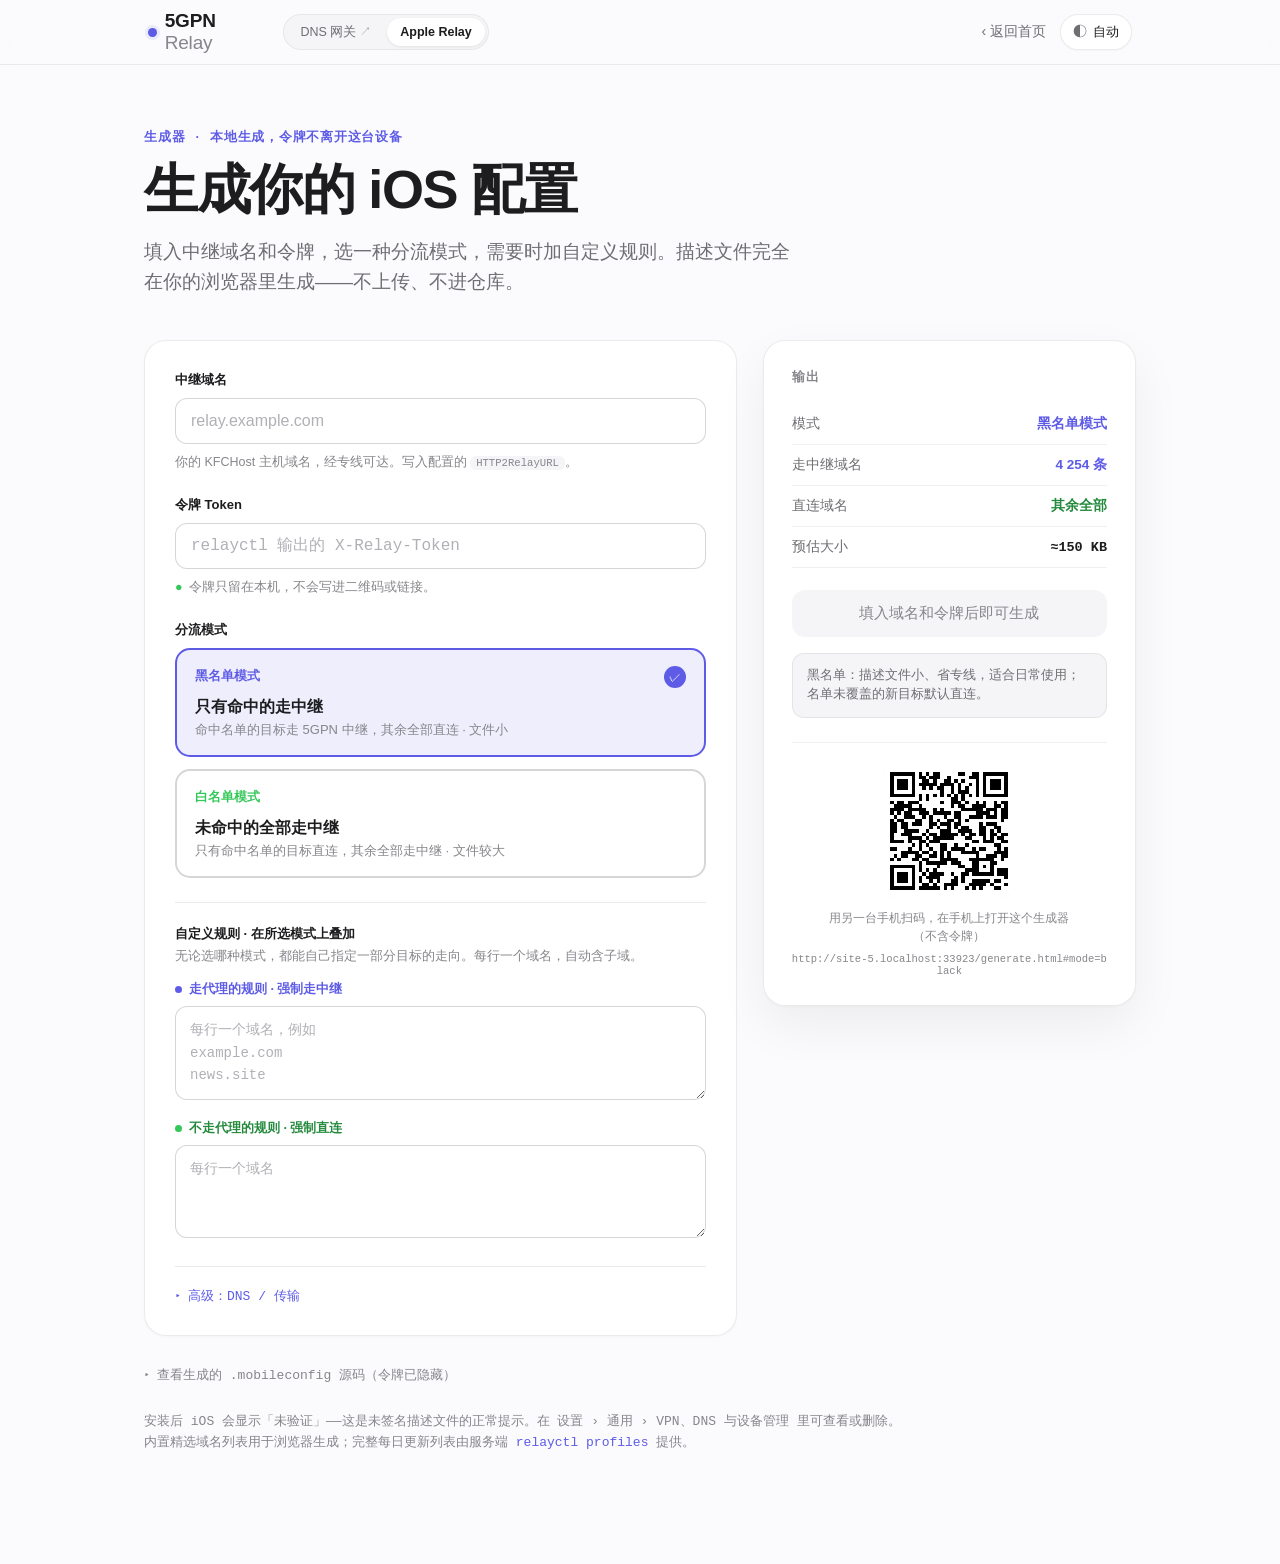
==== generate.html @ 55d02d5b "Initial release" ====
<!DOCTYPE html>
<html lang="zh-CN">
<head>
  <meta charset="utf-8">
  <meta name="viewport" content="width=device-width, initial-scale=1">
  <meta name="color-scheme" content="light dark">
  <meta name="referrer" content="no-referrer">
  <title>生成 iOS 配置 — 5GPN Relay</title>
  <meta name="description" content="在浏览器里本地生成 Apple Network Relay 描述文件，选模式、加自定义规则，直接唤起安装。令牌只留在本机。">
  <meta id="themeColor" name="theme-color" content="#fbfbfd">
  <link rel="canonical" href="https://5gpn.de/generate.html">
  <link rel="icon" href="favicon.svg" type="image/svg+xml">
  <link rel="prefetch" href="index.html">
  <link rel="prefetch" href="relay.html">
  <script>
    (function () {
      try {
        var theme = localStorage.getItem('5gpn-theme');
        if (theme === 'light' || theme === 'dark') {
          document.documentElement.setAttribute('data-theme', theme);
        }
      } catch (error) {}
    })();
  </script>
  <link rel="stylesheet" href="styles.css">
  <script src="main.js" defer></script>
</head>
<body>
  <a class="skip-link" href="#generator">跳到生成器</a>

  <header class="nav">
    <div class="nav-inner nav-inner-narrow">
      <div class="nav-leading">
        <a class="brand" href="relay.html" aria-label="5GPN Relay 首页">
          <span class="brand-dot" aria-hidden="true"></span>
          <span>5GPN <span class="brand-faint">Relay</span></span>
        </a>
        <div class="nav-segment" role="group" aria-label="方案切换">
          <a class="nav-segment-link" href="index.html" title="切换到 DNS 网关方案">
            DNS 网关 <span class="external-glyph" aria-hidden="true">↗</span>
          </a>
          <span class="nav-segment-current" aria-current="page">Apple Relay</span>
        </div>
      </div>
      <nav class="nav-links" aria-label="生成器导航">
        <a class="nav-back" href="relay.html">‹ 返回首页</a>
        <button class="theme-button" type="button" data-theme-toggle title="切换主题（自动 / 浅色 / 深色）" aria-label="切换主题（自动 / 浅色 / 深色）">
          <span class="theme-glyph" aria-hidden="true">◐</span>
          <span class="theme-label" data-theme-label>自动</span>
        </button>
      </nav>
    </div>
  </header>

  <main class="generator-main" id="generator" tabindex="-1">
    <div class="generator-intro">
      <p class="eyebrow">生成器 · 本地生成，令牌不离开这台设备</p>
      <h1>生成你的 iOS 配置</h1>
      <p class="generator-lede">填入中继域名和令牌，选一种分流模式，需要时加自定义规则。描述文件完全在你的浏览器里生成——不上传、不进仓库。</p>
    </div>

    <div class="generator-grid">
      <div class="generator-form" id="genForm">
        <div>
          <label class="field-label" for="host">中继域名</label>
          <input class="form-input" id="host" name="host" type="text" inputmode="url" autocapitalize="none" autocorrect="off" spellcheck="false" placeholder="relay.example.com">
          <p class="field-hint">你的 KFCHost 主机域名，经专线可达。写入配置的 <code class="code-chip">HTTP2RelayURL</code>。</p>
        </div>

        <div>
          <label class="field-label" for="token">令牌 Token</label>
          <input class="form-input mono" id="token" name="token" type="password" autocomplete="new-password" autocapitalize="none" autocorrect="off" spellcheck="false" placeholder="relayctl 输出的 X-Relay-Token">
          <p class="field-hint field-hint-private"><span class="privacy-dot" aria-hidden="true">●</span>令牌只留在本机，不会写进二维码或链接。</p>
        </div>

        <fieldset class="generator-fieldset">
          <legend class="field-label">分流模式</legend>
          <div class="mode-select">
            <button class="generator-mode generator-mode-black" id="modeBlack" type="button" aria-pressed="true">
              <span class="generator-mode-top">
                <span class="generator-mode-tag">黑名单模式</span>
                <span class="generator-mode-badge" aria-hidden="true">✓</span>
              </span>
              <span class="generator-mode-title">只有命中的走中继</span>
              <span class="generator-mode-description">命中名单的目标走 5GPN 中继，其余全部直连 · 文件小</span>
            </button>
            <button class="generator-mode generator-mode-white" id="modeWhite" type="button" aria-pressed="false">
              <span class="generator-mode-top">
                <span class="generator-mode-tag">白名单模式</span>
                <span class="generator-mode-badge" aria-hidden="true">✓</span>
              </span>
              <span class="generator-mode-title">未命中的全部走中继</span>
              <span class="generator-mode-description">只有命中名单的目标直连，其余全部走中继 · 文件较大</span>
            </button>
          </div>
        </fieldset>

        <div class="generator-rules">
          <span class="field-label">自定义规则 · 在所选模式上叠加</span>
          <p class="rules-intro">无论选哪种模式，都能自己指定一部分目标的走向。每行一个域名，自动含子域。</p>
          <div class="rules-fields">
            <div>
              <label class="rule-label rule-label-proxy" for="include"><span class="rule-label-dot" aria-hidden="true"></span>走代理的规则 · 强制走中继</label>
              <textarea class="form-textarea" id="include" rows="3" placeholder="每行一个域名，例如&#10;example.com&#10;news.site"></textarea>
            </div>
            <div>
              <label class="rule-label rule-label-direct" for="exclude"><span class="rule-label-dot" aria-hidden="true"></span>不走代理的规则 · 强制直连</label>
              <textarea class="form-textarea form-textarea-direct" id="exclude" rows="3" placeholder="每行一个域名"></textarea>
            </div>
          </div>
        </div>

        <details class="generator-advanced">
          <summary><span class="details-caret" aria-hidden="true">▸</span>高级：DNS / 传输</summary>
          <div class="advanced-fields">
            <div>
              <label class="field-label" for="doh">DoH 解析器（可选）</label>
              <input class="form-input mono" id="doh" type="text" inputmode="url" autocapitalize="none" autocorrect="off" spellcheck="false" placeholder="https://relay.example.com/dns-query">
              <p class="field-hint">附带一个 DNS 描述文件，让解析更稳定并正确触发中继。</p>
            </div>
            <label class="check-row"><input id="http3" type="checkbox">同时启用 HTTP/3（QUIC）中继地址</label>
            <label class="check-row"><input id="uiToggle" type="checkbox" checked>允许在「设置」里手动开关中继</label>
          </div>
        </details>
      </div>

      <aside class="generator-output" aria-labelledby="output-title">
        <h2 id="output-title">输出</h2>
        <div class="output-stat"><span>模式</span><strong class="indigo" id="oMode">黑名单模式</strong></div>
        <div class="output-stat"><span>走中继域名</span><strong class="indigo" id="oMatch">—</strong></div>
        <div class="output-stat"><span>直连域名</span><strong class="green" id="oExcl">—</strong></div>
        <div class="output-stat"><span>预估大小</span><strong class="mono" id="oSize">≈150 KB</strong></div>

        <div class="output-actions">
          <button class="output-install" id="installBtn" type="button" hidden>安装到本机</button>
          <a class="output-download" id="dlLink" href="#" download hidden>下载 .mobileconfig</a>
          <div class="output-disabled" id="notReady">填入域名和令牌后即可生成</div>
        </div>

        <div class="generator-mode-note" id="modeNote">黑名单：描述文件小、省专线，适合日常使用；名单未覆盖的新目标默认直连。</div>

        <div class="generator-qr">
          <div class="qr-box" id="qrBox">QR</div>
          <p class="qr-hint">用另一台手机扫码，在手机上打开这个生成器<br>（不含令牌）</p>
          <a class="qr-url" id="qrUrl" href="#">generate.html</a>
        </div>
      </aside>
    </div>

    <details class="generator-source" id="sourceDetails">
      <summary><span class="details-caret" aria-hidden="true">▸</span>查看生成的 .mobileconfig 源码（令牌已隐藏）</summary>
      <pre id="sourcePre">填入域名和令牌后，这里会显示生成的 .mobileconfig 源码（令牌会被隐藏）。</pre>
    </details>

    <p class="generator-footnote">安装后 iOS 会显示「未验证」——这是未签名描述文件的正常提示。在 设置 › 通用 › VPN、DNS 与设备管理 里可查看或删除。内置精选域名列表用于浏览器生成；完整每日更新列表由服务端 <span class="accent">relayctl profiles</span> 提供。</p>
  </main>

  <script src="assets/qrcode.js"></script>
  <script type="module" src="assets/generate.js"></script>
</body>
</html>
---- styles.css ----
/* ==========================================================================
   5GPN — Apple product-page design system
   System type, off-white / near-black neutrals, one indigo brand accent.
   ========================================================================== */

@view-transition {
  navigation: auto;
}

:root {
  color-scheme: light;

  --font-sans: -apple-system, BlinkMacSystemFont, 'SF Pro Display', 'SF Pro Text',
    'Helvetica Neue', 'PingFang SC', 'Microsoft YaHei', sans-serif;
  --font-mono: ui-monospace, 'SF Mono', Menlo, monospace;

  --accent: #5e5ce6;
  --accentSoft: rgba(94, 92, 230, .1);
  --accentGlow: rgba(94, 92, 230, .18);
  --blue: #0071e3;
  --blueHover: #0077ed;
  --green: #34c759;
  --greenTag: #248a3d;
  --orange: #ff9f0a;

  --bg: #fbfbfd;
  --surface: #f5f5f7;
  --card: #ffffff;
  --ink: #1d1d1f;
  --muted: #6e6e73;
  --faint: #86868b;
  --border: rgba(0, 0, 0, .08);
  --border2: rgba(0, 0, 0, .06);
  --hairline: rgba(0, 0, 0, .07);
  --strokeIn: rgba(0, 0, 0, .16);
  --heroWash: #f0f0ff;
  --navbg: rgba(251, 251, 253, .82);
}

@media (prefers-color-scheme: dark) {
  :root {
    color-scheme: dark;
    --bg: #0a0a0c;
    --surface: #141416;
    --card: #1c1c1f;
    --ink: #f5f5f7;
    --muted: #a1a1a6;
    --faint: #8a8a8e;
    --border: rgba(255, 255, 255, .12);
    --border2: rgba(255, 255, 255, .08);
    --hairline: rgba(255, 255, 255, .1);
    --strokeIn: rgba(255, 255, 255, .2);
    --heroWash: #17171f;
    --navbg: rgba(16, 16, 18, .72);
  }
}

:root[data-theme="light"] {
  color-scheme: light;
  --bg: #fbfbfd;
  --surface: #f5f5f7;
  --card: #ffffff;
  --ink: #1d1d1f;
  --muted: #6e6e73;
  --faint: #86868b;
  --border: rgba(0, 0, 0, .08);
  --border2: rgba(0, 0, 0, .06);
  --hairline: rgba(0, 0, 0, .07);
  --strokeIn: rgba(0, 0, 0, .16);
  --heroWash: #f0f0ff;
  --navbg: rgba(251, 251, 253, .82);
}

:root[data-theme="dark"] {
  color-scheme: dark;
  --bg: #0a0a0c;
  --surface: #141416;
  --card: #1c1c1f;
  --ink: #f5f5f7;
  --muted: #a1a1a6;
  --faint: #8a8a8e;
  --border: rgba(255, 255, 255, .12);
  --border2: rgba(255, 255, 255, .08);
  --hairline: rgba(255, 255, 255, .1);
  --strokeIn: rgba(255, 255, 255, .2);
  --heroWash: #17171f;
  --navbg: rgba(16, 16, 18, .72);
}

/* Base */

*,
*::before,
*::after {
  box-sizing: border-box;
}

html {
  scroll-behavior: smooth;
}

html,
body {
  margin: 0;
}

body {
  min-width: 320px;
  min-height: 100vh;
  overflow-x: hidden;
  background: var(--bg);
  color: var(--ink);
  font-family: var(--font-sans);
  -webkit-font-smoothing: antialiased;
  text-rendering: optimizeLegibility;
}

img,
svg {
  max-width: 100%;
}

button,
input,
textarea,
select {
  font: inherit;
}

a {
  color: var(--blue);
  text-decoration: none;
  transition: color .18s ease;
}

a:hover {
  color: var(--blueHover);
}

::selection {
  background: rgba(94, 92, 230, .2);
}

:focus-visible {
  outline: 2px solid var(--accent);
  outline-offset: 3px;
  border-radius: 4px;
}

#content:focus {
  outline: none;
}

.skip-link {
  position: fixed;
  top: 10px;
  left: 10px;
  z-index: 100;
  padding: 9px 14px;
  border-radius: 10px;
  background: var(--ink);
  color: var(--bg);
  font-size: 14px;
  transform: translateY(-150%);
  transition: transform .18s ease;
}

.skip-link:focus {
  color: var(--bg);
  transform: translateY(0);
}

.code-chip {
  padding: 1px 6px;
  border-radius: 6px;
  background: var(--surface);
  font-family: var(--font-mono);
  font-size: .85em;
  font-weight: 400;
  color: inherit;
  -webkit-box-decoration-break: clone;
  box-decoration-break: clone;
}

.code-chip-accent,
.mono-accent {
  color: var(--accent);
  font-family: var(--font-mono);
}

.code-chip-bordered {
  border: 1px solid var(--border);
  background: var(--card);
}

/* Navigation */

.nav {
  position: sticky;
  top: 0;
  z-index: 50;
  border-bottom: 1px solid var(--hairline);
  background: var(--navbg);
  -webkit-backdrop-filter: saturate(180%) blur(20px);
  backdrop-filter: saturate(180%) blur(20px);
}

.nav-inner {
  max-width: 1120px;
  height: 64px;
  margin: 0 auto;
  padding: 0 28px;
  display: flex;
  align-items: center;
  justify-content: space-between;
  gap: 24px;
}

.nav-leading {
  min-width: 0;
  flex: none;
  display: flex;
  align-items: center;
  gap: 18px;
}

.brand {
  width: 117px;
  min-width: 117px;
  flex: none;
  display: inline-flex;
  align-items: center;
  gap: 8px;
  color: var(--ink);
  font-size: 19px;
  font-weight: 600;
  letter-spacing: -.01em;
}

.brand:hover {
  color: var(--ink);
}

.brand-dot {
  width: 9px;
  height: 9px;
  border-radius: 50%;
  background: var(--accent);
  box-shadow: 0 0 0 3px var(--accentSoft);
}

.nav-segment {
  width: 206px;
  padding: 3px;
  display: flex;
  align-items: center;
  gap: 2px;
  border: 1px solid var(--border2);
  border-radius: 980px;
  background: var(--surface);
}

.nav-segment-current,
.nav-segment-link {
  min-width: 0;
  min-height: 28px;
  padding: 0 14px;
  flex: 1;
  display: inline-flex;
  align-items: center;
  justify-content: center;
  border-radius: 980px;
  white-space: nowrap;
  font-size: 12.5px;
}

.nav-segment-current {
  background: var(--card);
  color: var(--ink);
  font-weight: 600;
  box-shadow: 0 1px 3px rgba(0, 0, 0, .08);
}

.nav-segment-link {
  gap: 4px;
  color: var(--muted);
  font-weight: 500;
}

.nav-segment-link:hover {
  color: var(--ink);
}

.external-glyph {
  display: inline-block;
  opacity: .65;
  font-size: 12px;
  transform: translateY(-1px);
}

.nav-segment-link .external-glyph {
  font-size: 11px;
}

.nav-links {
  min-width: 0;
  display: flex;
  align-items: center;
  justify-content: flex-end;
  gap: 10px;
  font-size: 14px;
}

.brand {
  view-transition-name: site-brand;
}

.nav-segment {
  view-transition-name: solution-switcher;
}

.nav-links {
  view-transition-name: nav-actions;
}

main {
  view-transition-name: page-main;
}

::view-transition-group(site-brand),
::view-transition-group(solution-switcher),
::view-transition-group(nav-actions) {
  animation-duration: .24s;
  animation-timing-function: cubic-bezier(.22, 1, .36, 1);
}

::view-transition-old(page-main) {
  animation: page-fade-out .12s ease both;
}

::view-transition-new(page-main) {
  animation: page-fade-in .24s cubic-bezier(.22, 1, .36, 1) both;
}

@keyframes page-fade-out {
  to {
    opacity: 0;
  }
}

@keyframes page-fade-in {
  from {
    opacity: 0;
  }
}

.nav-external {
  min-height: 36px;
  padding: 0 4px;
  display: inline-flex;
  align-items: center;
  gap: 4px;
  color: var(--muted);
  white-space: nowrap;
}

.nav-external:hover {
  color: var(--ink);
}

.theme-button {
  min-height: 36px;
  padding: 0 12px;
  display: inline-flex;
  align-items: center;
  gap: 6px;
  border: 1px solid var(--border);
  border-radius: 980px;
  background: var(--card);
  color: var(--ink);
  white-space: nowrap;
  font-size: 13px;
  cursor: pointer;
  box-shadow: 0 1px 2px rgba(0, 0, 0, .03);
  transition: border-color .18s ease, background-color .18s ease, transform .18s ease;
}

.theme-button:hover {
  border-color: var(--strokeIn);
  background: var(--surface);
}

.theme-button:active {
  transform: scale(.97);
}

.theme-glyph {
  color: var(--muted);
  font-size: 14px;
}

.nav-cta,
.button-primary {
  display: inline-flex;
  align-items: center;
  justify-content: center;
  border-radius: 980px;
  background: var(--blue);
  color: #ffffff;
  box-shadow: 0 4px 12px rgba(0, 113, 227, .2);
  transition: background-color .18s ease, transform .18s ease, box-shadow .18s ease;
}

.nav-cta {
  min-height: 36px;
  padding: 0 18px;
  font-weight: 600;
  white-space: nowrap;
}

.nav-cta:hover,
.button-primary:hover {
  background: var(--blueHover);
  color: #ffffff;
  transform: translateY(-1px);
  box-shadow: 0 6px 16px rgba(0, 113, 227, .26);
}

.nav-cta:active,
.button-primary:active {
  transform: translateY(0) scale(.98);
}

/* Hero */

.hero {
  padding: clamp(60px, 10vw, 96px) 24px 40px;
  background: radial-gradient(120% 90% at 50% 0%, var(--heroWash) 0%, var(--bg) 58%);
  text-align: center;
}

.eyebrow {
  margin: 0 0 12px;
  color: var(--accent);
  font-size: 14px;
  font-weight: 600;
}

.hero > .eyebrow {
  margin-bottom: 20px;
  letter-spacing: .02em;
}

.hero h1 {
  max-width: 920px;
  margin: 0 auto 26px;
  font-size: clamp(38px, 8.5vw, 78px);
  line-height: 1.04;
  letter-spacing: -.035em;
  font-weight: 700;
}

.hero h1 span {
  color: var(--accent);
}

.hero-lede {
  max-width: 660px;
  margin: 0 auto 30px;
  color: var(--muted);
  font-size: clamp(17px, 2.6vw, 22px);
  line-height: 1.5;
}

.hero-lede strong {
  color: var(--ink);
  font-weight: 600;
}

.hero-actions {
  margin-bottom: 26px;
  display: flex;
  align-items: center;
  justify-content: center;
  flex-wrap: wrap;
  gap: 20px;
}

.hero-primary {
  padding: 15px 30px;
  gap: 8px;
  font-size: 17px;
  font-weight: 500;
}

.hero-link {
  color: var(--blue);
  font-size: 17px;
  font-weight: 500;
}

.requirement {
  margin: 0 0 34px;
  color: var(--muted);
  font-size: 14px;
}

.requirement a,
.requirement strong {
  font-weight: 600;
}

.requirement strong {
  color: var(--ink);
}

.hero-chips {
  margin: 0;
  padding: 0;
  display: flex;
  align-items: center;
  justify-content: center;
  flex-wrap: wrap;
  gap: 12px;
  list-style: none;
}

.hero-chip {
  padding: 8px 15px;
  display: inline-flex;
  align-items: center;
  gap: 7px;
  border: 1px solid var(--border);
  border-radius: 980px;
  background: var(--card);
  color: var(--muted);
  font-size: 13.5px;
}

.chip-dot {
  width: 6px;
  height: 6px;
  flex: none;
  border-radius: 50%;
}

.chip-dot-green { background: var(--green); }
.chip-dot-accent { background: var(--accent); }
.chip-dot-orange { background: var(--orange); }

/* Schematic */

.schematic-section {
  padding: 20px 24px clamp(60px, 10vw, 100px);
  background: radial-gradient(120% 90% at 50% 0%, var(--heroWash) 0%, var(--bg) 52%);
}

.schematic-card {
  max-width: 860px;
  margin: 0 auto;
  padding: clamp(22px, 4vw, 40px) clamp(20px, 4.5vw, 44px) 30px;
  border: 1px solid var(--border);
  border-radius: 24px;
  background: var(--card);
  box-shadow: 0 20px 60px var(--hairline);
  animation: floaty 7s ease-in-out infinite;
}

.schematic {
  max-width: 760px;
  display: block;
  margin: 0 auto;
  overflow: visible;
}

.route {
  fill: none;
}

.route-neutral {
  stroke: var(--faint);
  stroke-width: 2;
  opacity: .5;
}

.route-direct {
  stroke: var(--green);
  stroke-width: 2.5;
  opacity: .45;
}

.route-proxy {
  stroke: var(--accent);
  stroke-width: 2.5;
  opacity: .45;
}

.route-egress {
  stroke: var(--orange);
  stroke-width: 2.5;
  stroke-dasharray: 6 5;
  opacity: .7;
}

.diagram-node {
  fill: var(--card);
  stroke: var(--strokeIn);
}

.diagram-node-accent {
  fill: var(--heroWash);
  stroke: var(--accent);
  stroke-width: 1.5;
}

.diagram-node-direct {
  stroke: var(--green);
  stroke-width: 1.5;
}

.diagram-node-proxy {
  stroke: var(--accent);
  stroke-width: 1.5;
}

.diagram-title {
  fill: var(--ink);
  font-family: var(--font-sans);
  font-size: 15px;
  font-weight: 600;
}

.diagram-title.diagram-mono {
  font-size: 13.5px;
  font-weight: 700;
}

.diagram-title-compact {
  font-size: 14px;
}

.diagram-caption {
  fill: var(--faint);
  font-family: var(--font-sans);
  font-size: 11px;
}

.diagram-caption-small {
  font-size: 10.5px;
}

.diagram-internet {
  font-size: 10px;
}

.diagram-mono {
  font-family: var(--font-mono);
}

.diagram-port {
  fill: var(--accent);
  font-size: 10px;
  font-weight: 700;
}

.diagram-direct-caption {
  fill: var(--green);
  font-size: 11px;
}

.diagram-egress-label {
  fill: var(--orange);
  font-size: 10.5px;
  font-weight: 700;
}

.packet-direct { fill: var(--green); }
.packet-proxy { fill: var(--accent); }

@keyframes floaty {
  0%,
  100% { transform: translateY(0); }
  50% { transform: translateY(-7px); }
}

/* Shared sections */

.section {
  padding: clamp(60px, 9vw, 100px) 24px;
  scroll-margin-top: 60px;
}

.section-surface {
  background: var(--surface);
}

.section-inner {
  max-width: 1120px;
  margin: 0 auto;
}

.section-heading {
  max-width: 720px;
  margin: 0 auto 56px;
  text-align: center;
}

.section-heading-large {
  margin-bottom: 60px;
}

.section-heading h2,
.split-copy h2 {
  margin: 0 0 16px;
  font-size: clamp(28px, 4.6vw, 44px);
  line-height: 1.1;
  letter-spacing: -.02em;
  font-weight: 700;
}

.section-heading h2:last-child {
  margin-bottom: 0;
}

.section-sub {
  margin: 0;
  color: var(--muted);
  font-size: 18px;
  line-height: 1.55;
}

.section-sub-small {
  font-size: 17px;
}

.mono-note {
  margin: 28px 0 0;
  color: var(--faint);
  font-family: var(--font-mono);
  font-size: 13px;
  line-height: 1.55;
  text-align: center;
}

/* Install + terminals */

.install-inner {
  max-width: 840px;
  margin: 0 auto;
}

#install .section-heading {
  margin-bottom: 44px;
}

.terminal {
  min-width: 0;
  overflow: hidden;
  border-radius: 16px;
  background: #1d1d1f;
  box-shadow: 0 20px 50px rgba(0, 0, 0, .14);
}

.terminal-bar {
  padding: 13px 18px;
  display: flex;
  align-items: center;
  gap: 8px;
  border-bottom: 1px solid rgba(255, 255, 255, .08);
  background: #2a2a2c;
}

.terminal-light {
  width: 12px;
  height: 12px;
  flex: none;
  border-radius: 50%;
}

.terminal-light-red { background: #ff5f56; }
.terminal-light-yellow { background: #ffbd2e; }
.terminal-light-green { background: #27c93f; }

.terminal-label {
  margin-left: 10px;
  color: #8a8a8e;
  font-family: var(--font-mono);
  font-size: 12.5px;
}

.terminal-command {
  padding: 20px 22px;
  display: flex;
  align-items: flex-start;
  justify-content: space-between;
  flex-wrap: wrap;
  gap: 16px;
  color: #e8e8ed;
  font-family: var(--font-mono);
  font-size: clamp(12px, 3.2vw, 15px);
  line-height: 1.7;
}

.terminal-command pre {
  min-width: 0;
  flex: 1 1 650px;
  margin: 0;
  white-space: pre-wrap;
  word-break: break-all;
  font: inherit;
}

.terminal-prompt {
  color: #5ac8fa;
}

.terminal-url {
  color: #a78bfa;
}

.copy-button {
  min-width: 56px;
  padding: 6px 12px;
  flex: none;
  border: 1px solid rgba(255, 255, 255, .18);
  border-radius: 8px;
  background: transparent;
  color: #e8e8ed;
  font-family: var(--font-mono);
  font-size: 12px;
  cursor: pointer;
  transition: border-color .18s ease, background-color .18s ease;
}

.copy-button:hover {
  background: rgba(255, 255, 255, .08);
}

.copy-button:disabled {
  cursor: default;
  opacity: .72;
}

.install-note {
  margin: 22px 0 0;
  color: var(--muted);
  font-size: 14px;
  line-height: 1.6;
  text-align: center;
}

/* Journey */

.journey-grid {
  display: grid;
  grid-template-columns: repeat(auto-fit, minmax(min(100%, 220px), 1fr));
  gap: 16px;
}

.journey-card {
  padding: 26px 22px;
  border: 1px solid var(--border2);
  border-radius: 18px;
  background: var(--card);
}

.journey-number {
  display: block;
  margin-bottom: 12px;
  color: var(--accent);
  font-family: var(--font-mono);
  font-size: 13px;
  font-weight: 700;
}

.journey-number-green {
  color: var(--green);
}

.journey-card h3 {
  margin: 0 0 8px;
  font-size: 17px;
  font-weight: 600;
}

.journey-card p {
  margin: 0;
  color: var(--muted);
  font-size: 13.5px;
  line-height: 1.55;
}

/* Destinations */

.mode-grid {
  max-width: 920px;
  margin: 0 auto;
  display: grid;
  grid-template-columns: repeat(auto-fit, minmax(min(100%, 280px), 1fr));
  gap: 24px;
}

.mode-card {
  padding: 34px;
  border-radius: 22px;
  background: var(--card);
}

.mode-card-direct {
  border: 1px solid rgba(52, 199, 89, .28);
  box-shadow: 0 10px 40px rgba(52, 199, 89, .06);
}

.mode-card-proxy {
  border: 1px solid rgba(94, 92, 230, .25);
  box-shadow: 0 10px 40px rgba(94, 92, 230, .06);
}

.mode-tag {
  margin-bottom: 18px;
  padding: 5px 12px;
  display: inline-block;
  border-radius: 8px;
  font-family: var(--font-mono);
  font-size: 12.5px;
  font-weight: 600;
}

.mode-tag-direct {
  background: rgba(52, 199, 89, .12);
  color: var(--greenTag);
}

.mode-tag-proxy {
  background: var(--accentSoft);
  color: var(--accent);
}

.mode-card h3 {
  margin: 0 0 10px;
  font-size: 24px;
  font-weight: 700;
}

.mode-card > p {
  margin: 0 0 20px;
  color: var(--muted);
  font-size: 15px;
  line-height: 1.55;
}

.mode-list {
  margin: 0;
  padding: 0;
  display: flex;
  flex-direction: column;
  gap: 12px;
  list-style: none;
}

.mode-list li {
  display: flex;
  align-items: flex-start;
  gap: 10px;
  color: var(--muted);
  font-size: 14.5px;
  line-height: 1.45;
}

.bullet {
  flex: none;
}

.bullet-green { color: var(--green); }
.bullet-accent { color: var(--accent); }

.exit-pills {
  margin: 0 0 12px;
  padding: 0;
  display: flex;
  flex-wrap: wrap;
  gap: 6px;
  list-style: none;
}

.exit-pill {
  padding: 4px 12px;
  border: 1px solid var(--strokeIn);
  border-radius: 980px;
  color: var(--muted);
  font-size: 12px;
  font-weight: 600;
  line-height: 1.2;
}

.exit-pill-selected {
  border-color: var(--accent);
  background: var(--accent);
  color: #ffffff;
}

/* Features */

.feature-grid {
  display: grid;
  grid-template-columns: repeat(auto-fit, minmax(min(100%, 280px), 1fr));
  gap: 20px;
}

.feature-card {
  padding: 28px 24px;
  border: 1px solid var(--border2);
  border-radius: 18px;
  background: var(--card);
}

.feature-icon {
  width: 38px;
  height: 38px;
  display: flex;
  align-items: center;
  justify-content: center;
  border-radius: 11px;
  background: var(--accentSoft);
  color: var(--accent);
}

.feature-icon svg {
  width: 19px;
  height: 19px;
  fill: none;
  stroke: currentColor;
  stroke-width: 2;
  stroke-linecap: round;
  stroke-linejoin: round;
}

.feature-card h3 {
  margin: 16px 0 8px;
  font-size: 17px;
  font-weight: 600;
}

.feature-card p {
  margin: 0;
  color: var(--muted);
  font-size: 13.5px;
  line-height: 1.6;
}

/* Setup */

.setup-grid {
  max-width: 960px;
  margin: 0 auto;
  display: grid;
  grid-template-columns: repeat(auto-fit, minmax(min(100%, 240px), 1fr));
  gap: 22px;
}

.setup-card {
  padding: 30px;
  border: 1px solid var(--border2);
  border-radius: 20px;
  background: var(--card);
}

.step-badge {
  width: 38px;
  height: 38px;
  margin-bottom: 18px;
  display: flex;
  align-items: center;
  justify-content: center;
  border-radius: 11px;
  background: var(--accent);
  color: #ffffff;
  font-family: var(--font-mono);
  font-size: 15px;
  font-weight: 700;
}

.setup-card h3 {
  margin: 0 0 8px;
  font-size: 19px;
  font-weight: 600;
}

.setup-card p {
  margin: 0 0 14px;
  color: var(--muted);
  font-size: 14.5px;
  line-height: 1.6;
}

.setup-card p:last-child {
  margin-bottom: 0;
}

.setup-card a {
  font-size: 14.5px;
  font-weight: 500;
}

/* Console + CLI */

.split-layout {
  max-width: 1120px;
  margin: 0 auto;
  display: grid;
  grid-template-columns: repeat(auto-fit, minmax(min(100%, 300px), 1fr));
  align-items: center;
  gap: 48px;
}

.split-copy > .eyebrow {
  margin-bottom: 12px;
}

.split-copy h2 {
  line-height: 1.15;
}

.split-copy > p:last-of-type {
  margin: 0;
  color: var(--muted);
  font-size: 16px;
  line-height: 1.7;
}

.check-list {
  margin: 22px 0 0;
  padding: 0;
  display: flex;
  flex-direction: column;
  gap: 12px;
  list-style: none;
}

.check-list li {
  display: flex;
  align-items: flex-start;
  gap: 10px;
  color: var(--ink);
  font-size: 14.5px;
  line-height: 1.45;
}

.check-list svg {
  width: 14px;
  height: 14px;
  margin-top: 3px;
  flex: none;
  fill: none;
  stroke: var(--green);
  stroke-width: 3;
  stroke-linecap: round;
  stroke-linejoin: round;
}

.browser-mock {
  min-width: 0;
  overflow: hidden;
  border: 1px solid var(--border);
  border-radius: 18px;
  background: var(--card);
  box-shadow: 0 32px 64px -28px rgba(0, 0, 0, .3);
}

.browser-bar {
  position: relative;
  padding: 12px 16px;
  display: flex;
  align-items: center;
  gap: 7px;
  border-bottom: 1px solid var(--hairline);
}

.browser-light {
  width: 11px;
  height: 11px;
  flex: none;
  border-radius: 50%;
}

.browser-url {
  position: absolute;
  left: 50%;
  max-width: calc(100% - 150px);
  padding: 3px 10px;
  display: flex;
  align-items: center;
  gap: 6px;
  overflow: hidden;
  border: 1px solid var(--border2);
  border-radius: 980px;
  background: var(--surface);
  color: var(--faint);
  font-family: var(--font-mono);
  font-size: 11px;
  white-space: nowrap;
  text-overflow: ellipsis;
  transform: translateX(-50%);
}

.browser-url svg {
  width: 10px;
  height: 10px;
  flex: none;
  fill: none;
  stroke: currentColor;
  stroke-width: 2.4;
  stroke-linecap: round;
  stroke-linejoin: round;
}

.browser-mock img {
  width: 100%;
  height: auto;
  display: block;
}

.cli-body {
  padding: 20px 24px 24px;
  color: #e8e8ed;
  font-family: var(--font-mono);
  font-size: 13px;
  line-height: 2.05;
}

.cli-row {
  display: flex;
  justify-content: space-between;
  gap: 14px;
  overflow: hidden;
  white-space: nowrap;
}

.cli-row code {
  flex: none;
  color: #e8e8ed;
  font: inherit;
}

.cli-row code span {
  color: #5ac8fa;
}

.cli-row > span {
  overflow: hidden;
  color: #8a8a8e;
  text-overflow: ellipsis;
}

/* Footer — intentionally dark in every theme */

.footer {
  padding: clamp(48px, 8vw, 64px) 24px;
  background: #1d1d1f;
  color: #a1a1a6;
}

.footer-grid {
  max-width: 1120px;
  margin: 0 auto;
  display: grid;
  grid-template-columns: repeat(auto-fit, minmax(min(100%, 160px), 1fr));
  gap: 32px 40px;
}

.footer-brand {
  margin-bottom: 12px;
  display: flex;
  align-items: center;
  gap: 8px;
  color: #f5f5f7;
  font-size: 18px;
  font-weight: 600;
}

.footer-brand-dot {
  width: 8px;
  height: 8px;
  flex: none;
  border-radius: 50%;
  background: var(--accent);
  box-shadow: 0 0 0 3px rgba(94, 92, 230, .22);
}

.footer-license {
  margin-left: 2px;
  color: #8a8a8e;
  font-size: 12px;
  font-weight: 400;
}

.footer p {
  margin: 0 0 16px;
  font-size: 13.5px;
  line-height: 1.6;
}

.footer h2 {
  margin: 0 0 14px;
  color: #f5f5f7;
  font-size: 13px;
  font-weight: 600;
}

.footer-links {
  display: flex;
  flex-direction: column;
  gap: 10px;
  font-size: 13.5px;
}

.footer a {
  color: #a1a1a6;
}

.footer a:hover {
  color: #f5f5f7;
}

.compliance {
  padding: 14px 16px;
  border: 1px solid rgba(255, 159, 10, .2);
  border-radius: 12px;
  background: rgba(255, 159, 10, .08);
}

.compliance p {
  margin: 0;
  font-size: 12.5px;
  line-height: 1.55;
}

.compliance strong {
  color: #f5f5f7;
}

/* Responsive */

@media (max-width: 760px) {
  .nav-external {
    display: none;
  }
}

@media (max-width: 640px) {
  .nav-inner {
    padding-inline: 20px;
  }

  .hero,
  .section,
  .schematic-section,
  .footer {
    padding-right: 20px;
    padding-left: 20px;
  }

  .mode-card {
    padding: 30px;
  }
}

@media (max-width: 560px) {
  .nav-inner {
    padding-inline: 16px;
    gap: 14px;
  }

  .nav-segment {
    display: none;
  }

  .theme-button {
    width: 36px;
    padding: 0;
    justify-content: center;
  }

  .theme-label {
    position: absolute;
    width: 1px;
    height: 1px;
    padding: 0;
    margin: -1px;
    overflow: hidden;
    clip: rect(0, 0, 0, 0);
    white-space: nowrap;
    border: 0;
  }

  .schematic-card {
    overflow-x: auto;
    padding: 18px 16px 22px;
    -webkit-overflow-scrolling: touch;
  }

  .schematic {
    min-width: 560px;
  }

  .hero-actions {
    gap: 14px 18px;
  }

  .section-heading,
  .section-heading-large {
    margin-bottom: 42px;
  }

  #install .section-heading {
    margin-bottom: 36px;
  }

  .mode-card,
  .feature-card,
  .setup-card {
    padding-right: 24px;
    padding-left: 24px;
  }

  .terminal-command {
    padding: 18px;
  }

  .split-layout {
    gap: 36px;
  }
}

@media (max-width: 390px) {
  .brand {
    font-size: 17px;
  }

  .nav-links {
    gap: 8px;
  }

  .nav-cta {
    padding-inline: 14px;
    font-size: 13px;
  }
}

@media (prefers-reduced-motion: reduce) {
  @view-transition {
    navigation: none;
  }

  html {
    scroll-behavior: auto;
  }

  *,
  *::before,
  *::after {
    scroll-behavior: auto !important;
  }

  .schematic-card {
    animation: none;
  }

  .packet {
    display: none;
  }

  a,
  .skip-link,
  .theme-button,
  .nav-cta,
  .button-primary,
  .copy-button {
    transition: none;
  }
}

/* ==========================================================================
   Apple Relay home
   ========================================================================== */

.brand-faint {
  color: var(--faint);
  font-weight: 400;
}

.diagram-split {
  fill: var(--heroWash);
  stroke: var(--accent);
  stroke-width: 1.5;
}

.relay-mode-black {
  border: 1px solid rgba(94, 92, 230, .25);
  box-shadow: 0 10px 40px rgba(94, 92, 230, .06);
}

.relay-mode-white {
  border: 1px solid rgba(52, 199, 89, .28);
  box-shadow: 0 10px 40px rgba(52, 199, 89, .06);
}

.relay-mode-tag-black {
  background: var(--accentSoft);
  color: var(--accent);
}

.relay-mode-tag-white {
  background: rgba(52, 199, 89, .12);
  color: var(--greenTag);
}

.relay-mode-list {
  margin: 0;
  padding: 0;
  display: flex;
  flex-direction: column;
  gap: 12px;
  list-style: none;
}

.relay-mode-list li {
  display: flex;
  align-items: flex-start;
  gap: 10px;
  color: var(--muted);
  font-size: 14.5px;
  line-height: 1.45;
}

.relay-mode-list .relay-mode-highlight {
  align-items: center;
  color: var(--ink);
}

.size-badge {
  padding: 3px 9px;
  flex: none;
  border-radius: 6px;
  font-size: 12px;
  font-weight: 600;
}

.size-badge-indigo {
  background: var(--accentSoft);
  color: var(--accent);
}

.size-badge-amber {
  background: rgba(255, 159, 10, .14);
  color: #8a5a00;
}

#start .section-heading h2 {
  margin-bottom: 14px;
}

.compliance p + p {
  margin-top: 8px;
}

.footer-code {
  color: #a78bfa;
  font-family: var(--font-mono);
  font-size: .95em;
}

/* ==========================================================================
   Relay configuration generator
   ========================================================================== */

.nav-inner-narrow {
  max-width: 1040px;
}

.nav-back {
  min-height: 36px;
  padding: 0 4px;
  display: inline-flex;
  align-items: center;
  color: var(--muted);
  white-space: nowrap;
  font-size: 14px;
}

.nav-back:hover {
  color: var(--ink);
}

.generator-main {
  max-width: 1040px;
  margin: 0 auto;
  padding: 64px 24px 110px;
}

.generator-main:focus {
  outline: none;
}

.generator-intro {
  max-width: 660px;
  margin-bottom: 44px;
}

.generator-intro .eyebrow {
  margin-bottom: 15px;
  font-family: var(--font-mono);
  font-size: 12.5px;
  letter-spacing: .06em;
}

.generator-intro h1 {
  margin: 0 0 20px;
  font-size: clamp(34px, 5.2vw, 54px);
  line-height: 1.04;
  letter-spacing: -.025em;
  font-weight: 700;
}

.generator-intro .generator-lede {
  margin: 0;
  color: var(--muted);
  font-size: 19px;
  line-height: 1.55;
}

.generator-grid {
  display: grid;
  grid-template-columns: minmax(0, 1.35fr) minmax(300px, .85fr);
  align-items: start;
  gap: 26px;
}

.generator-form {
  padding: 30px;
  display: flex;
  flex-direction: column;
  gap: 24px;
  border: 1px solid var(--border);
  border-radius: 22px;
  background: var(--card);
  box-shadow: 0 1px 3px rgba(0, 0, 0, .03);
}

.field-label {
  margin: 0 0 9px;
  display: block;
  color: var(--ink);
  font-size: 13px;
  font-weight: 600;
}

.form-input,
.form-textarea {
  width: 100%;
  border: 1px solid var(--strokeIn);
  border-radius: 12px;
  background: var(--card);
  color: var(--ink);
  transition: border-color .15s ease, box-shadow .15s ease;
}

.form-input {
  padding: 13px 15px;
  font-size: 16px;
}

.form-textarea {
  min-height: 92px;
  padding: 12px 14px;
  resize: vertical;
  font-family: var(--font-mono);
  font-size: 14px;
  line-height: 1.6;
}

.form-input.mono {
  font-family: var(--font-mono);
}

.form-input:focus,
.form-textarea:focus {
  border-color: var(--accent);
  outline: none;
  box-shadow: 0 0 0 4px var(--accentGlow);
}

.form-textarea-direct:focus {
  border-color: var(--green);
  box-shadow: 0 0 0 4px rgba(52, 199, 89, .14);
}

.form-input::placeholder,
.form-textarea::placeholder {
  color: #b0b0b6;
}

.field-hint {
  margin: 9px 0 0;
  color: var(--faint);
  font-size: 12.5px;
  line-height: 1.5;
}

.field-hint-private {
  display: flex;
  align-items: flex-start;
  gap: 6px;
}

.privacy-dot {
  flex: none;
  color: var(--green);
}

.mode-select {
  display: flex;
  flex-direction: column;
  gap: 12px;
}

.generator-fieldset {
  min-width: 0;
  margin: 0;
  padding: 0;
  border: 0;
}

.generator-fieldset > .field-label {
  padding: 0;
}

.generator-mode {
  width: 100%;
  padding: 16px 18px;
  border: 2px solid var(--strokeIn);
  border-radius: 15px;
  background: transparent;
  color: var(--ink);
  text-align: left;
  cursor: pointer;
  transition: border-color .16s ease, background-color .16s ease, transform .16s ease;
}

.generator-mode:hover {
  transform: translateY(-1px);
}

.generator-mode[aria-pressed="true"].generator-mode-black {
  border-color: var(--accent);
  background: var(--accentSoft);
}

.generator-mode[aria-pressed="true"].generator-mode-white {
  border-color: var(--green);
  background: rgba(52, 199, 89, .12);
}

.generator-mode-top {
  min-height: 22px;
  display: flex;
  align-items: center;
  justify-content: space-between;
}

.generator-mode-tag {
  font-family: var(--font-mono);
  font-size: 12.5px;
  font-weight: 600;
  white-space: nowrap;
}

.generator-mode-black .generator-mode-tag {
  color: var(--accent);
}

.generator-mode-white .generator-mode-tag {
  color: var(--green);
}

.generator-mode-badge {
  width: 22px;
  height: 22px;
  display: none;
  align-items: center;
  justify-content: center;
  flex: none;
  border-radius: 50%;
  color: #ffffff;
  font-size: 12px;
}

.generator-mode-black .generator-mode-badge {
  background: var(--accent);
}

.generator-mode-white .generator-mode-badge {
  background: var(--green);
}

.generator-mode[aria-pressed="true"] .generator-mode-badge {
  display: flex;
}

.generator-mode-title {
  display: block;
  margin-top: 9px;
  color: var(--ink);
  font-size: 15.5px;
  font-weight: 600;
}

.generator-mode-description {
  display: block;
  margin-top: 3px;
  color: var(--faint);
  font-size: 13px;
}

.generator-rules {
  padding-top: 22px;
  border-top: 1px solid var(--border);
}

.generator-rules > .field-label {
  margin-bottom: 4px;
}

.rules-intro {
  margin: 0 0 16px;
  color: var(--faint);
  font-size: 12.5px;
  line-height: 1.5;
}

.rules-fields {
  display: flex;
  flex-direction: column;
  gap: 16px;
}

.rule-label {
  margin: 0 0 8px;
  display: flex;
  align-items: center;
  gap: 7px;
  font-size: 12.5px;
  font-weight: 600;
}

.rule-label-proxy {
  color: var(--accent);
}

.rule-label-direct {
  color: var(--greenTag);
}

.rule-label-dot {
  width: 7px;
  height: 7px;
  flex: none;
  border-radius: 50%;
}

.rule-label-proxy .rule-label-dot {
  background: var(--accent);
}

.rule-label-direct .rule-label-dot {
  background: var(--green);
}

.generator-advanced {
  padding-top: 20px;
  border-top: 1px solid var(--border);
}

.generator-advanced summary,
.generator-source summary {
  display: flex;
  align-items: center;
  gap: 7px;
  list-style: none;
  cursor: pointer;
  font-family: var(--font-mono);
  font-size: 13px;
}

.generator-advanced summary {
  color: var(--accent);
}

.generator-source summary {
  color: var(--faint);
}

.generator-advanced summary::-webkit-details-marker,
.generator-source summary::-webkit-details-marker {
  display: none;
}

.details-caret {
  font-size: 11px;
  transition: transform .18s ease;
}

details[open] > summary .details-caret {
  transform: rotate(90deg);
}

.advanced-fields {
  margin-top: 20px;
  display: flex;
  flex-direction: column;
  gap: 20px;
}

.check-row {
  display: flex;
  align-items: center;
  gap: 11px;
  color: var(--ink);
  font-size: 14.5px;
  cursor: pointer;
}

.check-row input {
  width: 19px;
  height: 19px;
  accent-color: var(--accent);
  cursor: pointer;
}

.generator-output {
  position: sticky;
  top: 76px;
  padding: 28px;
  border: 1px solid var(--border);
  border-radius: 22px;
  background: var(--card);
  box-shadow: 0 1px 3px rgba(0, 0, 0, .04), 0 20px 50px var(--border2);
}

.generator-output h2 {
  margin: 0 0 18px;
  color: var(--faint);
  font-family: var(--font-mono);
  font-size: 12.5px;
  font-weight: 600;
  letter-spacing: .06em;
}

.output-stat {
  padding: 11px 0;
  display: flex;
  align-items: center;
  justify-content: space-between;
  gap: 16px;
  border-bottom: 1px solid var(--border2);
}

.output-stat:last-of-type {
  border-bottom: none;
}

.output-stat span {
  color: var(--muted);
  font-size: 13.5px;
}

.output-stat strong {
  color: var(--ink);
  font-size: 13.5px;
  font-weight: 600;
  text-align: right;
}

.output-stat strong.indigo {
  color: var(--accent);
}

.output-stat strong.green {
  color: var(--greenTag);
}

.output-stat strong.mono {
  font-family: var(--font-mono);
}

.output-actions {
  margin-top: 22px;
  display: flex;
  flex-direction: column;
  gap: 11px;
}

.output-install,
.output-download,
.output-disabled {
  width: 100%;
  border-radius: 13px;
  text-align: center;
}

.output-install {
  padding: 14px;
  border: none;
  background: var(--blue);
  color: #ffffff;
  font-size: 16px;
  font-weight: 500;
  cursor: pointer;
  transition: background-color .18s ease, transform .18s ease, box-shadow .18s ease;
}

.output-install:hover {
  background: var(--blueHover);
  transform: translateY(-1px);
  box-shadow: 0 6px 16px rgba(0, 113, 227, .2);
}

.output-download {
  padding: 13px;
  border: 1px solid var(--strokeIn);
  background: var(--card);
  color: var(--ink);
  font-size: 15px;
  font-weight: 500;
  cursor: pointer;
  transition: background-color .18s ease, transform .18s ease;
}

.output-download:hover {
  background: var(--surface);
  color: var(--ink);
  transform: translateY(-1px);
}

.output-disabled {
  padding: 14px;
  background: var(--surface);
  color: var(--faint);
  font-size: 15px;
  font-weight: 500;
}

.generator-mode-note {
  min-height: 40px;
  margin-top: 16px;
  padding: 12px 14px;
  display: flex;
  align-items: center;
  border: 1px solid var(--hairline);
  border-radius: 12px;
  background: var(--surface);
  color: var(--muted);
  font-size: 12.5px;
  line-height: 1.55;
}

.generator-qr {
  margin-top: 24px;
  padding-top: 22px;
  border-top: 1px solid var(--border2);
}

.qr-box {
  width: 132px;
  height: 132px;
  margin: 0 auto 12px;
  overflow: hidden;
  display: flex;
  align-items: center;
  justify-content: center;
  border-radius: 12px;
  background: var(--surface);
  color: var(--faint);
  font-family: var(--font-mono);
  font-size: 12px;
}

.qr-box img {
  width: 132px;
  height: 132px;
  border-radius: 10px;
  image-rendering: pixelated;
}

.qr-hint {
  margin: 0 0 8px;
  color: var(--faint);
  font-size: 12px;
  line-height: 1.5;
  text-align: center;
}

.qr-url {
  display: block;
  color: var(--faint);
  font-family: var(--font-mono);
  font-size: 10.5px;
  text-align: center;
  word-break: break-all;
}

.qr-url:hover {
  color: var(--faint);
}

.generator-source {
  margin-top: 30px;
}

.generator-source pre {
  max-height: 440px;
  margin: 14px 0 0;
  padding: 22px;
  overflow: auto;
  border-radius: 16px;
  background: #1d1d1f;
  color: #e8e8ed;
  font-family: var(--font-mono);
  font-size: 12.5px;
  line-height: 1.6;
  white-space: pre-wrap;
  word-break: break-word;
}

.generator-footnote {
  max-width: 760px;
  margin: 28px 0 0;
  color: var(--faint);
  font-family: var(--font-mono);
  font-size: 13px;
  line-height: 1.6;
}

.generator-footnote .accent {
  color: var(--accent);
}

[hidden] {
  display: none !important;
}

@media (max-width: 760px) {
  .generator-grid {
    grid-template-columns: 1fr;
  }

  .generator-output {
    position: static;
  }
}

@media (max-width: 640px) {
  .generator-main {
    padding-right: 20px;
    padding-left: 20px;
  }
}

@media (max-width: 560px) {
  .generator-main {
    padding-top: 52px;
    padding-bottom: 82px;
  }

  .generator-form,
  .generator-output {
    padding: 24px;
  }

  .nav-back {
    font-size: 13px;
  }
}

@media (prefers-reduced-motion: reduce) {
  .generator-mode,
  .details-caret,
  .output-install,
  .output-download {
    transition: none;
  }
}
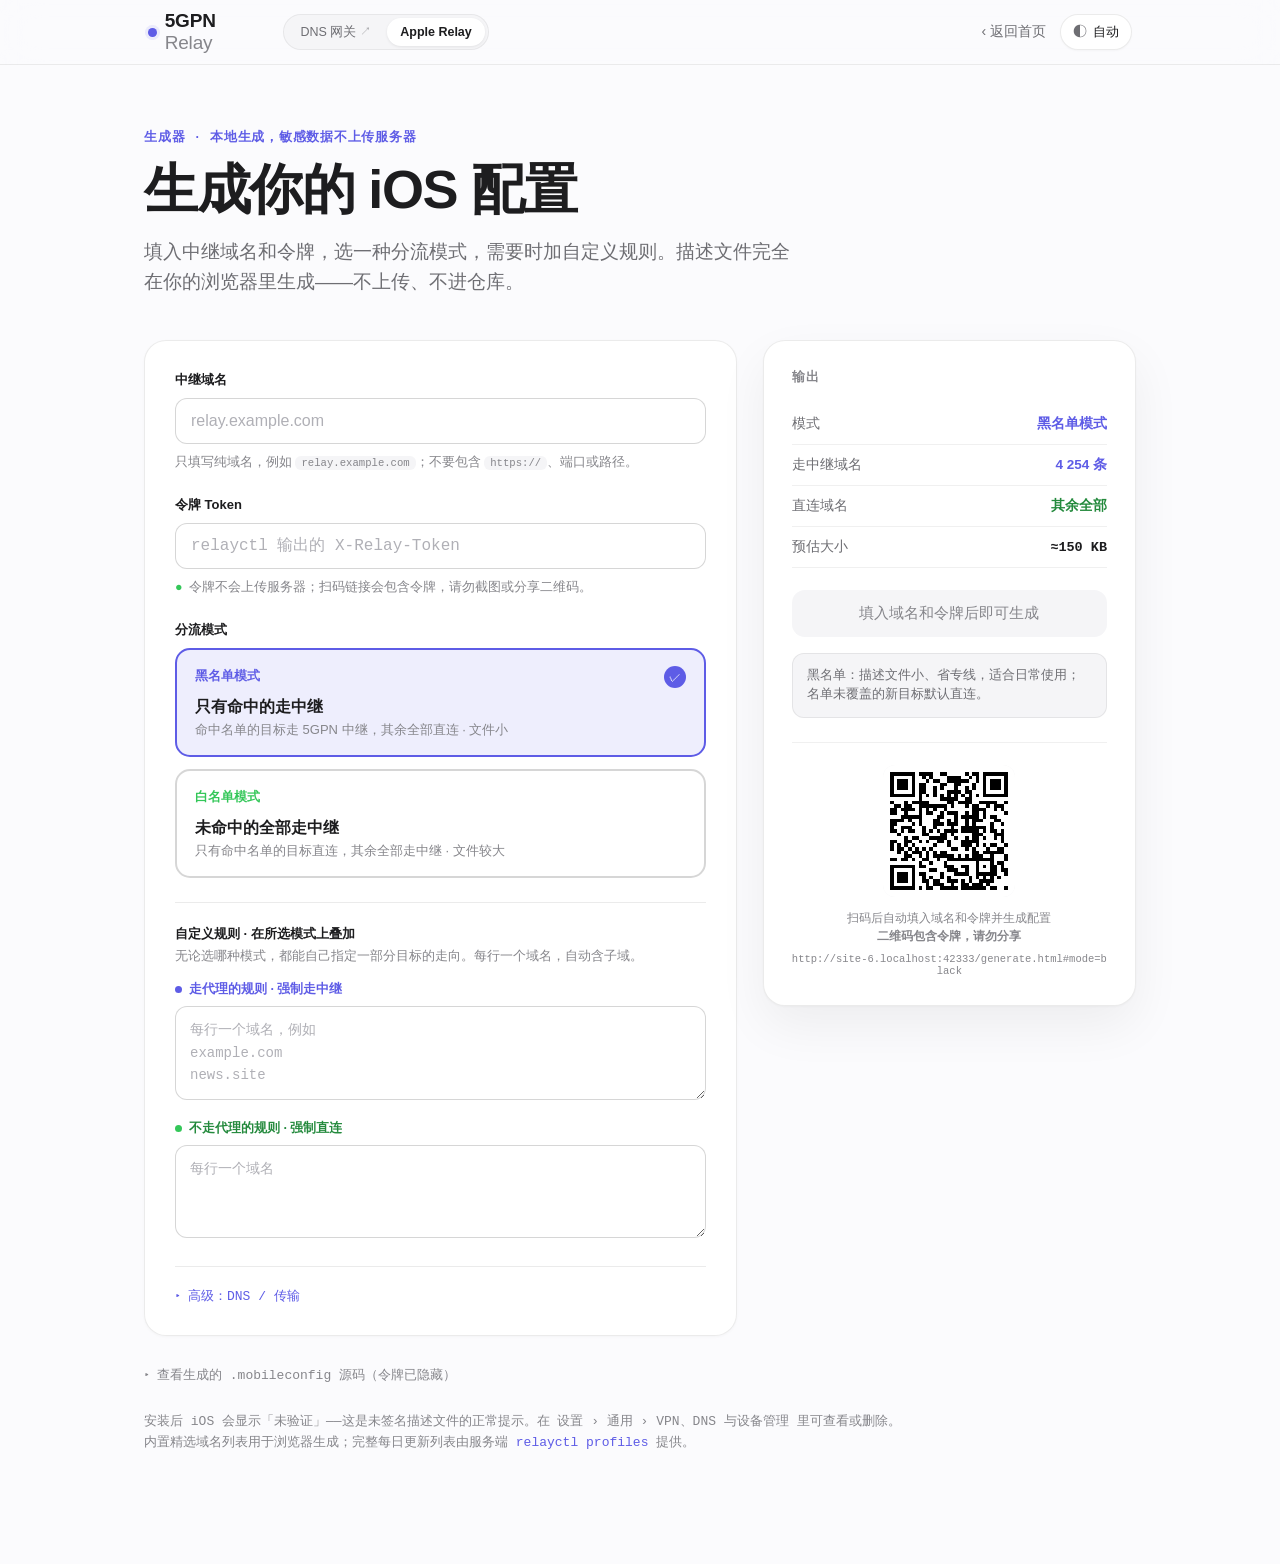
==== commit b1ce2b67: "fix: harden Relay generator flow" ====
--- a/generate.html
+++ b/generate.html
@@ -6,7 +6,7 @@
   <meta name="color-scheme" content="light dark">
   <meta name="referrer" content="no-referrer">
   <title>生成 iOS 配置 — 5GPN Relay</title>
-  <meta name="description" content="在浏览器里本地生成 Apple Network Relay 描述文件，选模式、加自定义规则，直接唤起安装。令牌只留在本机。">
+  <meta name="description" content="在浏览器里本地生成 Apple Network Relay 描述文件，选模式、加自定义规则，直接唤起安装。敏感数据不上传服务器。">
   <meta id="themeColor" name="theme-color" content="#fbfbfd">
   <link rel="canonical" href="https://5gpn.de/generate.html">
   <link rel="icon" href="favicon.svg" type="image/svg+xml">
@@ -54,7 +54,7 @@
 
   <main class="generator-main" id="generator" tabindex="-1">
     <div class="generator-intro">
-      <p class="eyebrow">生成器 · 本地生成，令牌不离开这台设备</p>
+      <p class="eyebrow">生成器 · 本地生成，敏感数据不上传服务器</p>
       <h1>生成你的 iOS 配置</h1>
       <p class="generator-lede">填入中继域名和令牌，选一种分流模式，需要时加自定义规则。描述文件完全在你的浏览器里生成——不上传、不进仓库。</p>
     </div>
@@ -63,14 +63,15 @@
       <div class="generator-form" id="genForm">
         <div>
           <label class="field-label" for="host">中继域名</label>
-          <input class="form-input" id="host" name="host" type="text" inputmode="url" autocapitalize="none" autocorrect="off" spellcheck="false" placeholder="relay.example.com">
-          <p class="field-hint">你的 KFCHost 主机域名，经专线可达。写入配置的 <code class="code-chip">HTTP2RelayURL</code>。</p>
+          <input class="form-input" id="host" name="host" type="text" inputmode="url" autocapitalize="none" autocorrect="off" spellcheck="false" placeholder="relay.example.com" required maxlength="253" aria-describedby="hostHint hostError">
+          <p class="field-hint" id="hostHint">只填写纯域名，例如 <code class="code-chip">relay.example.com</code>；不要包含 <code class="code-chip">https://</code>、端口或路径。</p>
+          <p class="field-error" id="hostError" role="alert" hidden></p>
         </div>
 
         <div>
           <label class="field-label" for="token">令牌 Token</label>
           <input class="form-input mono" id="token" name="token" type="password" autocomplete="new-password" autocapitalize="none" autocorrect="off" spellcheck="false" placeholder="relayctl 输出的 X-Relay-Token">
-          <p class="field-hint field-hint-private"><span class="privacy-dot" aria-hidden="true">●</span>令牌只留在本机，不会写进二维码或链接。</p>
+          <p class="field-hint field-hint-private"><span class="privacy-dot" aria-hidden="true">●</span>令牌不会上传服务器；扫码链接会包含令牌，请勿截图或分享二维码。</p>
         </div>
 
         <fieldset class="generator-fieldset">
@@ -119,7 +120,10 @@
               <p class="field-hint">附带一个 DNS 描述文件，让解析更稳定并正确触发中继。</p>
             </div>
             <label class="check-row"><input id="http3" type="checkbox">同时启用 HTTP/3（QUIC）中继地址</label>
-            <label class="check-row"><input id="uiToggle" type="checkbox" checked>允许在「设置」里手动开关中继</label>
+            <div class="advanced-option">
+              <label class="check-row"><input id="uiToggle" type="checkbox" checked>允许用户在系统设置中停用中继（iOS / iPadOS 26+）</label>
+              <p class="field-hint">配置详情页仅用于查看。安装后返回「设置 › 通用 › VPN 与设备管理」，从「网络中继」入口开关；较旧系统不会显示该入口。</p>
+            </div>
           </div>
         </details>
       </div>
@@ -141,7 +145,7 @@
 
         <div class="generator-qr">
           <div class="qr-box" id="qrBox">QR</div>
-          <p class="qr-hint">用另一台手机扫码，在手机上打开这个生成器<br>（不含令牌）</p>
+          <p class="qr-hint">扫码后自动填入域名和令牌并生成配置<br><strong>二维码包含令牌，请勿分享</strong></p>
           <a class="qr-url" id="qrUrl" href="#">generate.html</a>
         </div>
       </aside>
--- a/styles.css
+++ b/styles.css
@@ -2,10 +2,6 @@
    5GPN — Apple product-page design system
    System type, off-white / near-black neutrals, one indigo brand accent.
    ========================================================================== */
-
-@view-transition {
-  navigation: auto;
-}
 
 :root {
   color-scheme: light;
@@ -319,6 +315,10 @@
   view-transition-name: solution-switcher;
 }
 
+.nav-segment-current {
+  view-transition-name: solution-active-pill;
+}
+
 .nav-links {
   view-transition-name: nav-actions;
 }
@@ -330,8 +330,26 @@
 ::view-transition-group(site-brand),
 ::view-transition-group(solution-switcher),
 ::view-transition-group(nav-actions) {
-  animation-duration: .24s;
+  animation-duration: .3s;
   animation-timing-function: cubic-bezier(.22, 1, .36, 1);
+}
+
+::view-transition-group(solution-active-pill) {
+  animation-duration: .42s;
+  animation-timing-function: cubic-bezier(.16, 1, .3, 1);
+}
+
+::view-transition-old(solution-active-pill) {
+  animation: solution-pill-out .14s ease both;
+}
+
+::view-transition-new(solution-active-pill) {
+  animation: solution-pill-in .24s .08s cubic-bezier(.22, 1, .36, 1) both;
+}
+
+::view-transition-old(page-main),
+::view-transition-new(page-main) {
+  transform-origin: 50% 0;
 }
 
 ::view-transition-old(page-main) {
@@ -340,6 +358,62 @@
 
 ::view-transition-new(page-main) {
   animation: page-fade-in .24s cubic-bezier(.22, 1, .36, 1) both;
+}
+
+:root[data-solution-direction="forward"]::view-transition-old(page-main) {
+  animation: solution-page-out-forward .18s ease both;
+}
+
+:root[data-solution-direction="forward"]::view-transition-new(page-main) {
+  animation: solution-page-in-forward .34s cubic-bezier(.16, 1, .3, 1) both;
+}
+
+:root[data-solution-direction="back"]::view-transition-old(page-main) {
+  animation: solution-page-out-back .18s ease both;
+}
+
+:root[data-solution-direction="back"]::view-transition-new(page-main) {
+  animation: solution-page-in-back .34s cubic-bezier(.16, 1, .3, 1) both;
+}
+
+@keyframes solution-pill-out {
+  to {
+    opacity: .28;
+  }
+}
+
+@keyframes solution-pill-in {
+  from {
+    opacity: .28;
+  }
+}
+
+@keyframes solution-page-out-forward {
+  to {
+    opacity: 0;
+    transform: translate3d(-18px, 0, 0) scale(.994);
+  }
+}
+
+@keyframes solution-page-in-forward {
+  from {
+    opacity: 0;
+    transform: translate3d(28px, 0, 0) scale(.994);
+  }
+}
+
+@keyframes solution-page-out-back {
+  to {
+    opacity: 0;
+    transform: translate3d(18px, 0, 0) scale(.994);
+  }
+}
+
+@keyframes solution-page-in-back {
+  from {
+    opacity: 0;
+    transform: translate3d(-28px, 0, 0) scale(.994);
+  }
 }
 
 @keyframes page-fade-out {
@@ -1690,6 +1764,11 @@
   box-shadow: 0 0 0 4px var(--accentGlow);
 }
 
+.form-input[aria-invalid="true"] {
+  border-color: #d70015;
+  box-shadow: 0 0 0 4px rgba(215, 0, 21, .12);
+}
+
 .form-textarea-direct:focus {
   border-color: var(--green);
   box-shadow: 0 0 0 4px rgba(52, 199, 89, .14);
@@ -1707,10 +1786,21 @@
   line-height: 1.5;
 }
 
+.field-error {
+  margin: 7px 0 0;
+  color: #d70015;
+  font-size: 12.5px;
+  line-height: 1.5;
+}
+
 .field-hint-private {
   display: flex;
   align-items: flex-start;
   gap: 6px;
+}
+
+.advanced-option .field-hint {
+  margin-left: 30px;
 }
 
 .privacy-dot {
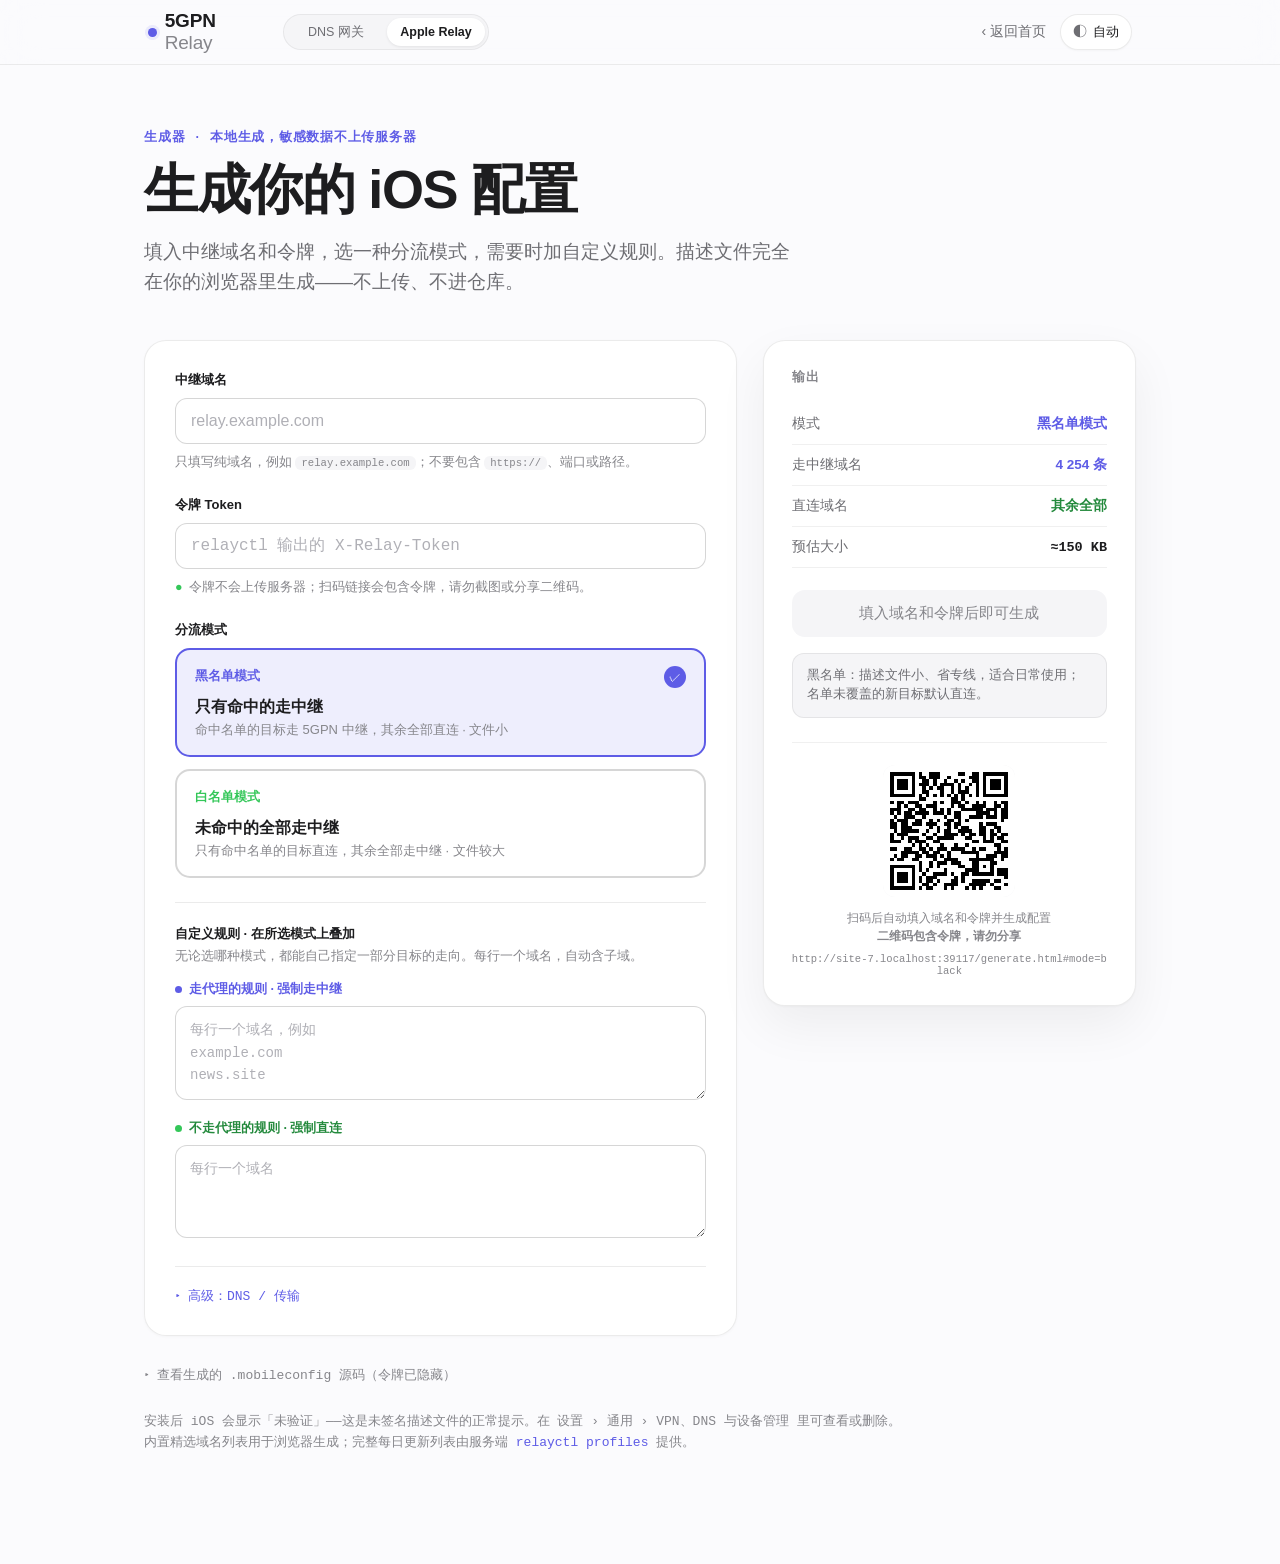
==== commit 258dcabc: "fix: trim Relay whitelist profile" ====
--- a/generate.html
+++ b/generate.html
@@ -37,7 +37,7 @@
         </a>
         <div class="nav-segment" role="group" aria-label="方案切换">
           <a class="nav-segment-link" href="index.html" title="切换到 DNS 网关方案">
-            DNS 网关 <span class="external-glyph" aria-hidden="true">↗</span>
+            DNS 网关
           </a>
           <span class="nav-segment-current" aria-current="page">Apple Relay</span>
         </div>
--- a/styles.css
+++ b/styles.css
@@ -281,6 +281,7 @@
   gap: 4px;
   color: var(--muted);
   font-weight: 500;
+  line-height: 1;
 }
 
 .nav-segment-link:hover {
